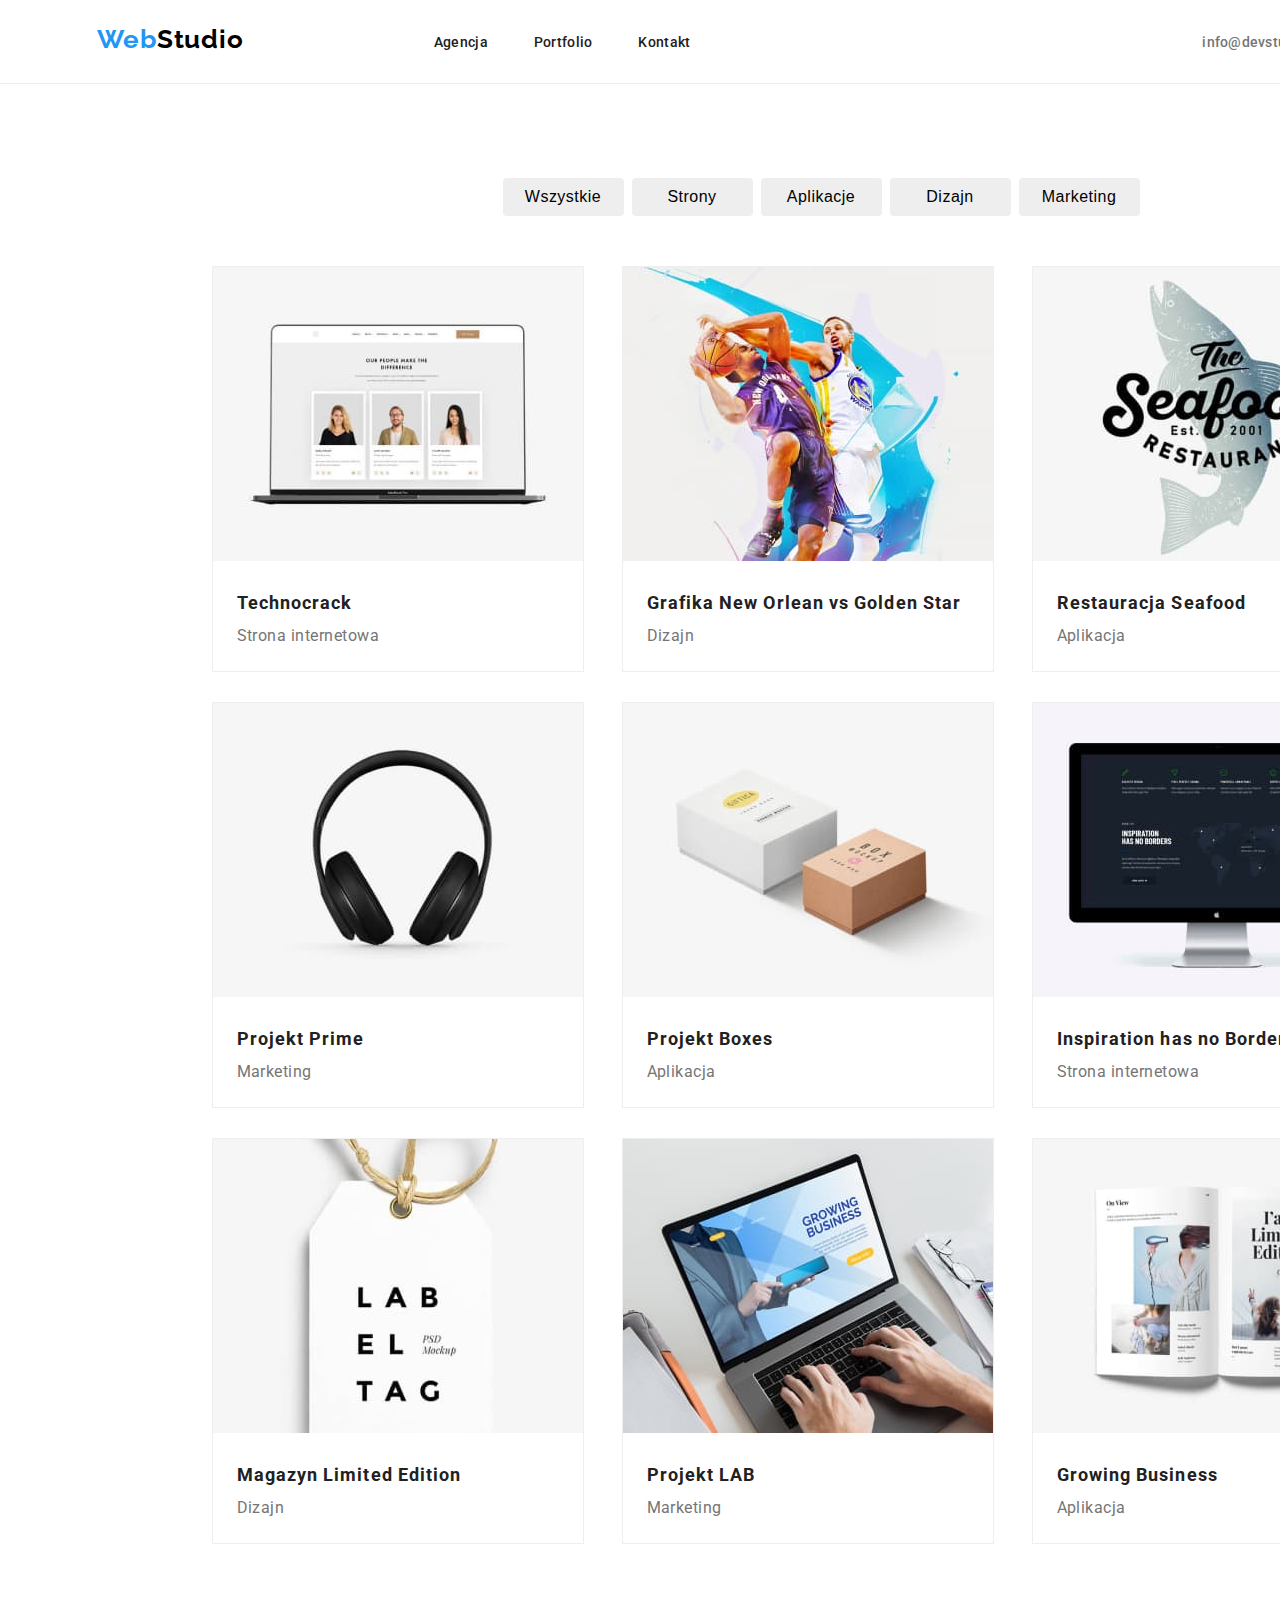
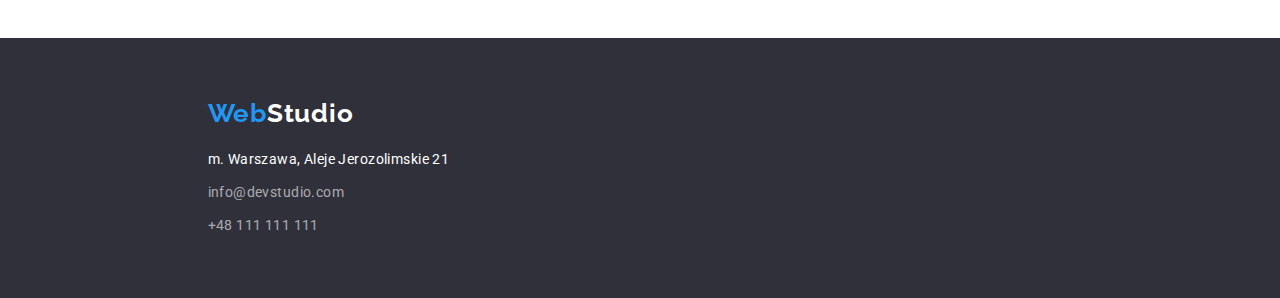
==== portfolio.html @ a993a942 "cloned repository" ====
<!DOCTYPE html>
<html lang="pl">
  <head>
    <title>Portfolio</title>
    <link
      rel="stylesheet"
      href="https://cdnjs.cloudflare.com/ajax/libs/modern-normalize/1.1.0/modern-normalize.min.css"
      integrity="sha512-wpPYUAdjBVSE4KJnH1VR1HeZfpl1ub8YT/NKx4PuQ5NmX2tKuGu6U/JRp5y+Y8XG2tV+wKQpNHVUX03MfMFn9Q=="
      crossorigin="anonymous"
      referrerpolicy="no-referrer"
    />
    <link
      rel="stylesheet"
      href="https://cdnjs.cloudflare.com/ajax/libs/modern-normalize/1.1.0/modern-normalize.min.css"
      integrity="sha512-wpPYUAdjBVSE4KJnH1VR1HeZfpl1ub8YT/NKx4PuQ5NmX2tKuGu6U/JRp5y+Y8XG2tV+wKQpNHVUX03MfMFn9Q=="
      crossorigin="anonymous"
      referrerpolicy="no-referrer"
    />
    <link rel="preconnect" href="https://fonts.googleapis.com" />
    <link rel="preconnect" href="https://fonts.gstatic.com" crossorigin />
    <link
      href="https://fonts.googleapis.com/css2?family=Raleway:wght@700&family=Roboto:wght@400;500;700;900&display=swap"
      rel="stylesheet"
    />
    <link rel="stylesheet" href="css/styles.css" />
  </head>
  <body>
    <!-- header -->
    <header class="top">
      <a href="index.html" class="logo"
        ><span class="logo-anterior">Web</span
        ><span class="logo-posterior">Studio</span></a
      >
      <nav>
        <ul class="navigation">
          <li><a href="#">Agencja</a></li>
          <li><a class="portfolio-link" href="portfolio.html">Portfolio</a></li>
          <li><a href="#">Kontakt</a></li>
        </ul>
      </nav>
      <aside class="contact">
        <a class="mail" href="mailto:info@devstidio.com">info@devstudio.com</a>
        <a href="tel:+48111111111">+48 111 111 111</a>
      </aside>
    </header>

    <!-- main -->
    <main>
      <!-- filters -->
      <section class="portfolio-button-projects section">
        <div class="container">
          <ul class="portfolio-button-list">
            <li><button type="button">Wszystkie</button></li>
            <li><button type="button">Strony</button></li>
            <li><button type="button">Aplikacje</button></li>
            <li><button type="button">Dizajn</button></li>
            <li><button type="button">Marketing</button></li>
          </ul>
          <!-- projects -->
          <ul class="projects-list">
            <li>
              <figure>
                <img
                  width="370"
                  height="294"
                  src="images/projectone.jpg"
                  alt="laptop showing three profiles"
                />
                <figcaption>
                  <h3>Technocrack</h3>
                  <span>Strona internetowa</span>
                </figcaption>
              </figure>
            </li>
            <li>
              <figure>
                <img
                  width="370"
                  height="294"
                  src="images/projecttwo.jpg"
                  alt="basketball players"
                />
                <figcaption>
                  <h3>Grafika New Orlean vs Golden Star</h3>
                  <span>Dizajn</span>
                </figcaption>
              </figure>
            </li>
            <li>
              <figure>
                <img
                  width="370"
                  height="294"
                  src="images/projectthree.jpg"
                  alt="seafood restaurant's logo"
                />
                <figcaption>
                  <h3>Restauracja Seafood</h3>
                  <span>Aplikacja</span>
                </figcaption>
              </figure>
            </li>
            <li>
              <figure>
                <img
                  width="370"
                  height="294"
                  src="images/projectfour.jpg"
                  alt="headphones"
                />
                <figcaption>
                  <h3>Projekt Prime</h3>
                  <span>Marketing</span>
                </figcaption>
              </figure>
            </li>
            <li>
              <figure>
                <img
                  width="370"
                  height="294"
                  src="images/projectfive.jpg"
                  alt="two boxes"
                />
                <figcaption>
                  <h3>Projekt Boxes</h3>
                  <span>Aplikacja</span>
                </figcaption>
              </figure>
            </li>
            <li>
              <figure>
                <img
                  width="370"
                  height="294"
                  src="images/projectsix.jpg"
                  alt="a tv screen"
                />
                <figcaption>
                  <h3>Inspiration has no Borders</h3>
                  <span>Strona internetowa</span>
                </figcaption>
              </figure>
            </li>
            <li>
              <figure>
                <img
                  width="370"
                  height="294"
                  src="images/projectseven.jpg"
                  alt="a book"
                />
                <figcaption>
                  <h3>Magazyn Limited Edition</h3>
                  <span>Dizajn</span>
                </figcaption>
              </figure>
            </li>
            <li>
              <figure>
                <img
                  width="370"
                  height="294"
                  src="images/projecteight.jpg"
                  alt="a label"
                />
                <figcaption>
                  <h3>Projekt LAB</h3>
                  <span>Marketing</span>
                </figcaption>
              </figure>
            </li>
            <li>
              <figure>
                <img
                  width="370"
                  height="294"
                  src="images/projectnine.jpg"
                  alt="a person typing on a laptop"
                />
                <figcaption>
                  <h3>Growing Business</h3>
                  <span>Aplikacja</span>
                </figcaption>
              </figure>
            </li>
          </ul>
        </div>
      </section>
    </main>
    <!-- footer -->
    <footer class="footnote">
      <div class="container">
        <div class="logo-bottom">
          <a href="index.html"
            ><span class="logo-anterior">Web</span
            ><span class="logo-posterior-prim">Studio</span>
          </a>
        </div>
        <address class="address-bottom">
          <ul>
            <li class="headquarters">m. Warszawa, Aleje Jerozolimskie 21</li>
            <li class="mail-bottom">
              <a href="mailto:info@devstidio.com">info@devstudio.com</a>
            </li>
            <li><a href="tel:+48111111111">+48 111 111 111</a></li>
          </ul>
        </address>
      </div>
    </footer>
    <!-- end of footer -->
  </body>
</html>
---- css/styles.css ----
:root {
  --higlight-text: #2196f3;
  --title-text: #212121;
  --description-text: #757575;
  --background-color: #ffffff;
  --logo-anterior: #2196f3;
  --logo-posterior: #000000;
  --logo-posteriorprim: #ffffff;
}

* {
  margin: 0px auto;
  padding: 0px;
}

body {
  color: var(--title-text);
  font-family: "Roboto", sans-serif;
  margin: 0 auto;
  width: 1600px;
}

/* header */

.top {
  border-bottom: solid;
  border-color: #ececec;
  border-width: 1px;
  display: flex;
  padding-top: 24px;
  padding-bottom: 25px;
}
.top a {
  text-decoration: none;
}

.logo {
  margin-right: 93px;
}

.logo-anterior {
  color: var(--logo-anterior);
  text-decoration: none;
  font-family: "Raleway", sans-serif;
  font-weight: 700;
  font-size: 26px;
  line-height: 1.1738;
  letter-spacing: 0.03em;
  text-decoration: none;
  cursor: pointer;
}
.logo-posterior {
  color: var(--logo-posterior);
  text-decoration: none;
  font-family: "Raleway", sans-serif;
  font-weight: 700;
  font-size: 26px;
  line-height: 1.1738;
  letter-spacing: 0.03em;
  text-decoration: none;
  cursor: pointer;
}

.navigation {
  list-style-type: none;
  display: flex;
  padding-top: 8px;
  padding-bottom: 7px;
  margin-right: 317px;
}

.navigation a {
  color: var(--title-text);
  text-decoration: none;
  font-weight: 500;
  font-size: 14px;
  line-height: 1.172;
  letter-spacing: 0.02em;
}

.navigation a:hover {
  color: var(--higlight-text);
}

.navigation a:focus {
  color: var(--higlight-text);
}

.portfolio-link {
  margin-left: 46px;
  margin-right: 46px;
}

.contact {
  padding-top: 8px;
  padding-bottom: 7px;
  align-items: flex-end;
}
.contact a {
  color: var(--description-text);
  text-decoration: none;
  font-weight: 500;
  font-size: 14px;
  line-height: 1.172;
  letter-spacing: 0.02em;
}

.mail {
  margin-right: 50px;
}

.contact a:hover {
  color: var(--higlight-text);
}

.contact a:focus {
  color: var(--higlight-text);
}

/* header end */

/* title section */
.header {
  background-color: #2f303a;
  color: #ffffff;
}

.slogan {
  text-decoration: none;
  text-transform: uppercase;
  text-align: center;
  font-weight: 900;
  font-size: 44px;
  line-height: 1.36;
  letter-spacing: 0.06em;
  margin-bottom: 40px;
  margin-left: 252px;
  margin-right: 252px;
  margin-top: 106px;
}

.click-to-order {
  background-color: var(--higlight-text);
  color: #ffffff;
  text-decoration: none;
  font-weight: 700;
  font-size: 16px;
  line-height: 1.875;
  letter-spacing: 0.06em;
  cursor: pointer;
  border: var(--higlight-text) solid;
  border-radius: 4px;
  padding-top: 10px;
  padding-right: 41px;
  padding-bottom: 10px;
  padding-left: 42px;
  margin-left: 500px;
  margin-bottom: 106px;
  box-shadow: 0px 4px 4px 0px rgba(0, 0, 0, 0.25);
}

/* title section end */

/* adventages */

.adventages {
  display: flex;
  justify-content: space-evenly;
}

.adventages li {
  list-style-type: none;
  margin-bottom: 94px;
}

.adventages h3 {
  color: var(--title-text);
  text-decoration: none;
  font-weight: 700;
  font-size: 14px;
  line-height: 1.172;
  letter-spacing: 0.03em;
  list-style-type: none;
  margin-bottom: 10px;
}

.adventages p {
  color: var(--description-text);
  text-decoration: none;
  font-size: 14px;
  line-height: 1.714;
  letter-spacing: 0.03em;
  list-style-type: none;
}

/* adventages end */

/* what do we do */

.what-do-we-do {
  color: var(--title-text);
  text-decoration: none;
  font-weight: 700;
  font-size: 36px;
  line-height: 1.172;
  letter-spacing: 0.03em;
  margin-left: 424px;
  margin-bottom: 50px;
}

.what-do-we-do-list {
  list-style-type: none;
  padding-top: 50px;
  display: flex;
  justify-content: space-evenly;
}

.what-do-we-do-list li {
  display: inline;
}

/* what do we do end */

/* our team */
.our-team {
  background-color: #f5f4fa;
}

.our-team-title {
  color: var(--title-text);
  text-decoration: none;
  font-weight: 700;
  font-size: 36px;
  line-height: 1.172;
  letter-spacing: 0.03em;
  margin-left: 495px;
  margin-bottom: 50px;
}

.our-team-list {
  list-style-type: none;
  display: flex;
  justify-content: space-between;
}

.our-team-list li {
  width: 270px;
  border-right: solid #ececec 1px;
  border-bottom: solid #ececec 1px;
  border-left: solid #ececec 1px;
  box-shadow: 0px 4px 4px 0px rgba(0, 0, 0, 0.25);
}

.our-team-list figure {
  background-color: var(--background-color);
  padding-bottom: 30px;
}

.our-team-list h3 {
  color: var(--title-text);
  text-decoration: none;
  text-align: center;
  font-weight: 500;
  font-size: 16px;
  line-height: 1.171;
  letter-spacing: 0.03em;
  margin-top: 30px;
  margin-bottom: 10px;
}

.our-team-list span {
  color: var(--description-text);
  text-decoration: none;
  text-align: center;
  font-size: 16px;
  line-height: 1.171;
  letter-spacing: 0.03em;
}

.team-member {
  text-align: center;
}

/* our team end */

/* portfolio */

/* filters */
.portfolio-button-projects {
  padding-left: 15px;
}

.portfolio-button-list {
  list-style-type: none;
  display: flex;
  gap: 8px;
  margin-left: 295px;
  margin-right: 303px;
  margin-bottom: 50px;
}

.portfolio-button-list button {
  background-color: #eeeeee;
  text-decoration: none;
  font-weight: 500;
  font-size: 16px;
  line-height: 1.625;
  letter-spacing: 0.03em;
  cursor: pointer;
  border: #eeeeee;
  border-radius: 4px;
  width: 121px;
  padding-top: 6px;
  padding-bottom: 6px;
  box-shadow: 0 4 4 0 rgba(0, 0, 0, 0.25);
}

.portfolio-button-list button:hover {
  background-color: var(--higlight-text);
  color: var(--background-color);
  box-shadow: 0px 4px 4px 0px rgba(0, 0, 0, 0.25);
}

.portfolio-button-list button:focus {
  background-color: var(--higlight-text);
  color: var(--background-color);
  box-shadow: 0px 4px 4px 0px rgba(0, 0, 0, 0.25);
}

/* filters end */

/* projects */

.projects-list {
  list-style-type: none;
  margin: 0;
  display: flex;
  flex-wrap: wrap;
  gap: 30px;
}

.projects-list li {
  border: solid #eeeeee 1px;
  width: 370px;
}

.projects-list figure {
  cursor: pointer;
}

.projects-list figcaption {
  padding-left: 24px;
  padding-right: 24px;
  padding-bottom: 20px;
}

.projects-list h3 {
  color: var(--title-text);
  text-decoration: none;
  font-weight: 700;
  font-size: 18px;
  line-height: 2;
  letter-spacing: 0.06em;
  margin-top: 20px;
}

.projects-list span {
  color: var(--description-text);
  text-decoration: none;
  font-size: 16px;
  line-height: 1.87;
  letter-spacing: 0.03em;
  margin-top: 4px;
}
/* projects end */

/* footer */

.footnote {
  background-color: #2f303a;
  padding-top: 60px;
  padding-left: 15px;
  padding-bottom: 60px;
}

.logo-bottom {
  margin-bottom: 20px;
}

.logo-bottom a {
  text-decoration: none;
}

.logo-posterior-prim {
  color: var(--logo-posteriorprim);
  text-decoration: none;
  font-family: "Raleway", sans-serif;
  font-weight: 700;
  font-size: 26px;
  line-height: 1.1738;
  letter-spacing: 0.03em;
  text-decoration: none;
  cursor: pointer;
}

.address-bottom {
  display: block;
  text-decoration: none;
}

.address-bottom ul {
  list-style: none;
}

.mail-bottom {
  margin-top: 9px;
  margin-bottom: 9px;
}
.headquarters {
  color: #ffffff;
  text-decoration: none;
  font-style: normal;
  font-size: 14px;
  line-height: 1.714;
  letter-spacing: 0.03em;
}

.address-bottom a {
  color: rgba(255, 255, 255, 0.6);
  text-decoration: none;
  font-style: normal;
  font-size: 14px;
  line-height: 1.714;
  letter-spacing: 0.03em;
}

.address-bottom a:hover {
  color: var(--higlight-text);
}

.address-bottom a:focus {
  color: var(--higlight-text);
}

/* footer end */

.section {
  padding-top: 94px;
  padding-bottom: 94px;
}

.container {
  width: 1200px;
}
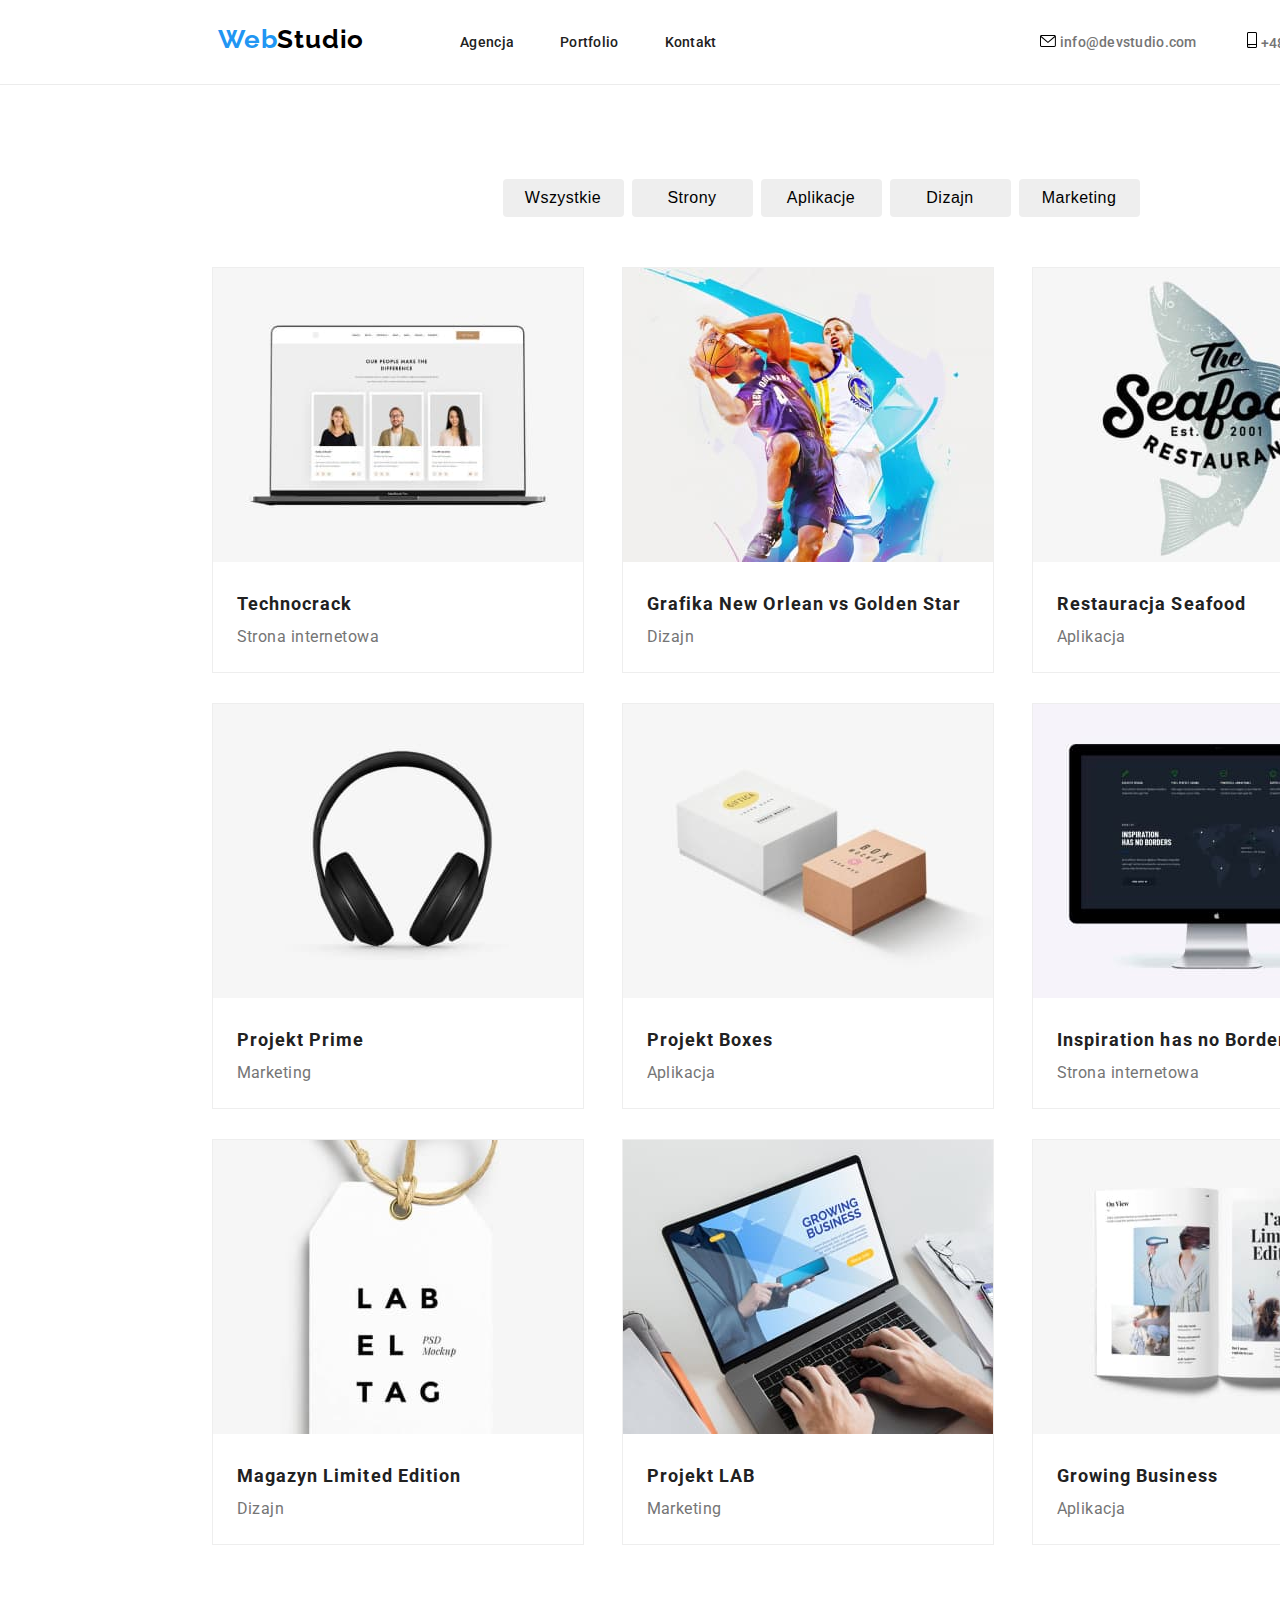
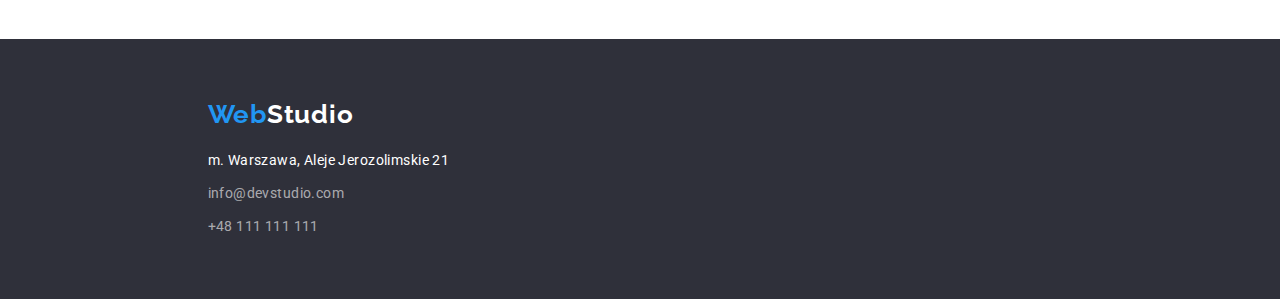
==== commit 5d742067: "added and styled social media icons, customers logos and advantages" ====
--- a/portfolio.html
+++ b/portfolio.html
@@ -28,8 +28,7 @@
     <!-- header -->
     <header class="top">
       <a href="index.html" class="logo"
-        ><span class="logo-anterior">Web</span
-        ><span class="logo-posterior">Studio</span></a
+        ><span class="logo-anterior">Web</span><span class="logo-posterior">Studio</span></a
       >
       <nav>
         <ul class="navigation">
@@ -39,10 +38,22 @@
         </ul>
       </nav>
       <aside class="contact">
-        <a class="mail" href="mailto:info@devstidio.com">info@devstudio.com</a>
-        <a href="tel:+48111111111">+48 111 111 111</a>
+        <div class="contact-botons">
+          <svg width="16px" height="12px">
+            <use href="./images/icons.svg#icon-envelope"></use>
+          </svg>
+          <a class="mail" href="mailto:info@devstidio.com">info@devstudio.com</a>
+        </div>
+        <div class="contact-botons">
+          <svg width="10px" height="16px">
+            <use href="./images/icons.svg#icon-smartphone"></use>
+          </svg>
+          <a href="tel:+48111111111">+48 111 111 111</a>
+        </div>
       </aside>
     </header>
+
+    <!-- header end-->
 
     <!-- main -->
     <main>
@@ -102,12 +113,7 @@
             </li>
             <li>
               <figure>
-                <img
-                  width="370"
-                  height="294"
-                  src="images/projectfour.jpg"
-                  alt="headphones"
-                />
+                <img width="370" height="294" src="images/projectfour.jpg" alt="headphones" />
                 <figcaption>
                   <h3>Projekt Prime</h3>
                   <span>Marketing</span>
@@ -116,12 +122,7 @@
             </li>
             <li>
               <figure>
-                <img
-                  width="370"
-                  height="294"
-                  src="images/projectfive.jpg"
-                  alt="two boxes"
-                />
+                <img width="370" height="294" src="images/projectfive.jpg" alt="two boxes" />
                 <figcaption>
                   <h3>Projekt Boxes</h3>
                   <span>Aplikacja</span>
@@ -130,12 +131,7 @@
             </li>
             <li>
               <figure>
-                <img
-                  width="370"
-                  height="294"
-                  src="images/projectsix.jpg"
-                  alt="a tv screen"
-                />
+                <img width="370" height="294" src="images/projectsix.jpg" alt="a tv screen" />
                 <figcaption>
                   <h3>Inspiration has no Borders</h3>
                   <span>Strona internetowa</span>
@@ -144,12 +140,7 @@
             </li>
             <li>
               <figure>
-                <img
-                  width="370"
-                  height="294"
-                  src="images/projectseven.jpg"
-                  alt="a book"
-                />
+                <img width="370" height="294" src="images/projectseven.jpg" alt="a book" />
                 <figcaption>
                   <h3>Magazyn Limited Edition</h3>
                   <span>Dizajn</span>
@@ -158,12 +149,7 @@
             </li>
             <li>
               <figure>
-                <img
-                  width="370"
-                  height="294"
-                  src="images/projecteight.jpg"
-                  alt="a label"
-                />
+                <img width="370" height="294" src="images/projecteight.jpg" alt="a label" />
                 <figcaption>
                   <h3>Projekt LAB</h3>
                   <span>Marketing</span>
@@ -193,8 +179,7 @@
       <div class="container">
         <div class="logo-bottom">
           <a href="index.html"
-            ><span class="logo-anterior">Web</span
-            ><span class="logo-posterior-prim">Studio</span>
+            ><span class="logo-anterior">Web</span><span class="logo-posterior-prim">Studio</span>
           </a>
         </div>
         <address class="address-bottom">
--- a/css/styles.css
+++ b/css/styles.css
@@ -6,6 +6,8 @@
   --logo-anterior: #2196f3;
   --logo-posterior: #000000;
   --logo-posteriorprim: #ffffff;
+  --background-grey: #f5f4fa;
+  --icons-fill: #afb1b8;
 }
 
 * {
@@ -15,7 +17,7 @@
 
 body {
   color: var(--title-text);
-  font-family: "Roboto", sans-serif;
+  font-family: 'Roboto', sans-serif;
   margin: 0 auto;
   width: 1600px;
 }
@@ -29,6 +31,7 @@
   display: flex;
   padding-top: 24px;
   padding-bottom: 25px;
+  padding-left: 215px;
 }
 .top a {
   text-decoration: none;
@@ -41,7 +44,7 @@
 .logo-anterior {
   color: var(--logo-anterior);
   text-decoration: none;
-  font-family: "Raleway", sans-serif;
+  font-family: 'Raleway', sans-serif;
   font-weight: 700;
   font-size: 26px;
   line-height: 1.1738;
@@ -52,7 +55,7 @@
 .logo-posterior {
   color: var(--logo-posterior);
   text-decoration: none;
-  font-family: "Raleway", sans-serif;
+  font-family: 'Raleway', sans-serif;
   font-weight: 700;
   font-size: 26px;
   line-height: 1.1738;
@@ -92,10 +95,12 @@
 }
 
 .contact {
+  display: flex;
+  padding-right: 227px;
   padding-top: 8px;
   padding-bottom: 7px;
-  align-items: flex-end;
-}
+}
+
 .contact a {
   color: var(--description-text);
   text-decoration: none;
@@ -109,11 +114,20 @@
   margin-right: 50px;
 }
 
-.contact a:hover {
-  color: var(--higlight-text);
-}
-
-.contact a:focus {
+.contact-botons:hover {
+  color: var(--higlight-text);
+  fill: var(--higlight-text);
+}
+
+.contact-botons:focus {
+  color: var(--higlight-text);
+  fill: var(--description-text);
+}
+
+.contact-botons a:hover {
+  color: var(--higlight-text);
+}
+.contact-botons a:focus {
   color: var(--higlight-text);
 }
 
@@ -173,6 +187,9 @@
   margin-bottom: 94px;
 }
 
+.advantages svg {
+  background-color: var(--description-text);
+}
 .adventages h3 {
   color: var(--title-text);
   text-decoration: none;
@@ -182,6 +199,7 @@
   letter-spacing: 0.03em;
   list-style-type: none;
   margin-bottom: 10px;
+  margin-top: 30px;
 }
 
 .adventages p {
@@ -243,17 +261,13 @@
   justify-content: space-between;
 }
 
-.our-team-list li {
+.our-team-list figure {
   width: 270px;
   border-right: solid #ececec 1px;
   border-bottom: solid #ececec 1px;
   border-left: solid #ececec 1px;
   box-shadow: 0px 4px 4px 0px rgba(0, 0, 0, 0.25);
-}
-
-.our-team-list figure {
   background-color: var(--background-color);
-  padding-bottom: 30px;
 }
 
 .our-team-list h3 {
@@ -281,8 +295,73 @@
   text-align: center;
 }
 
+.social-media-list {
+  list-style-type: none;
+  display: flex;
+  margin-top: 16px;
+  margin-bottom: 30px;
+  padding-left: 32px;
+  padding-right: 32px;
+}
+
+.social-media-list svg {
+  height: 44px;
+  width: 44px;
+  fill: var(--icons-fill);
+  padding: 12px;
+}
+
+.social-media-list svg:hover {
+  fill: var(--logo-posteriorprim);
+  background-color: var(--higlight-text);
+  border-radius: 50%;
+}
+
 /* our team end */
 
+/* our clients */
+
+.our-clients-title {
+  color: var(--title-text);
+  text-decoration: none;
+  font-weight: 700;
+  font-size: 36px;
+  line-height: 1.172;
+  letter-spacing: 0.03em;
+  margin-left: 495px;
+  margin-bottom: 50px;
+}
+
+.our-clients-list {
+  list-style-type: none;
+  display: flex;
+  gap: 30px;
+}
+
+.our-clients-icon {
+  fill: var(--icons-fill);
+  width: 170px;
+  height: 90px;
+  border: solid 1px var(--icons-fill);
+  border-radius: 4px;
+  padding-left: 32px;
+  padding-top: 17.7px;
+  padding-right: 14.2px;
+  padding-bottom: 14.2px;
+}
+
+.our-clients-icon:hover {
+  fill: var(--higlight-text);
+  border-color: var(--higlight-text);
+}
+
+.our-clients-icon:focus {
+  fill: var(--higlight-text);
+  border-color: var(--higlight-text);
+}
+
+/* our clients end */
+/* front page end */
 /* portfolio */
 
 /* filters */
@@ -394,7 +473,7 @@
 .logo-posterior-prim {
   color: var(--logo-posteriorprim);
   text-decoration: none;
-  font-family: "Raleway", sans-serif;
+  font-family: 'Raleway', sans-serif;
   font-weight: 700;
   font-size: 26px;
   line-height: 1.1738;
@@ -452,3 +531,17 @@
 .container {
   width: 1200px;
 }
+
+/* icons */
+
+.advantages-icon {
+  width: 270px;
+  height: 120px;
+  border: solid 1px var(--background-grey);
+  background-color: var(--background-grey);
+  border-radius: 4%;
+  padding-top: 25px;
+  padding-right: 100px;
+  padding-bottom: 25px;
+  padding-left: 100px;
+}
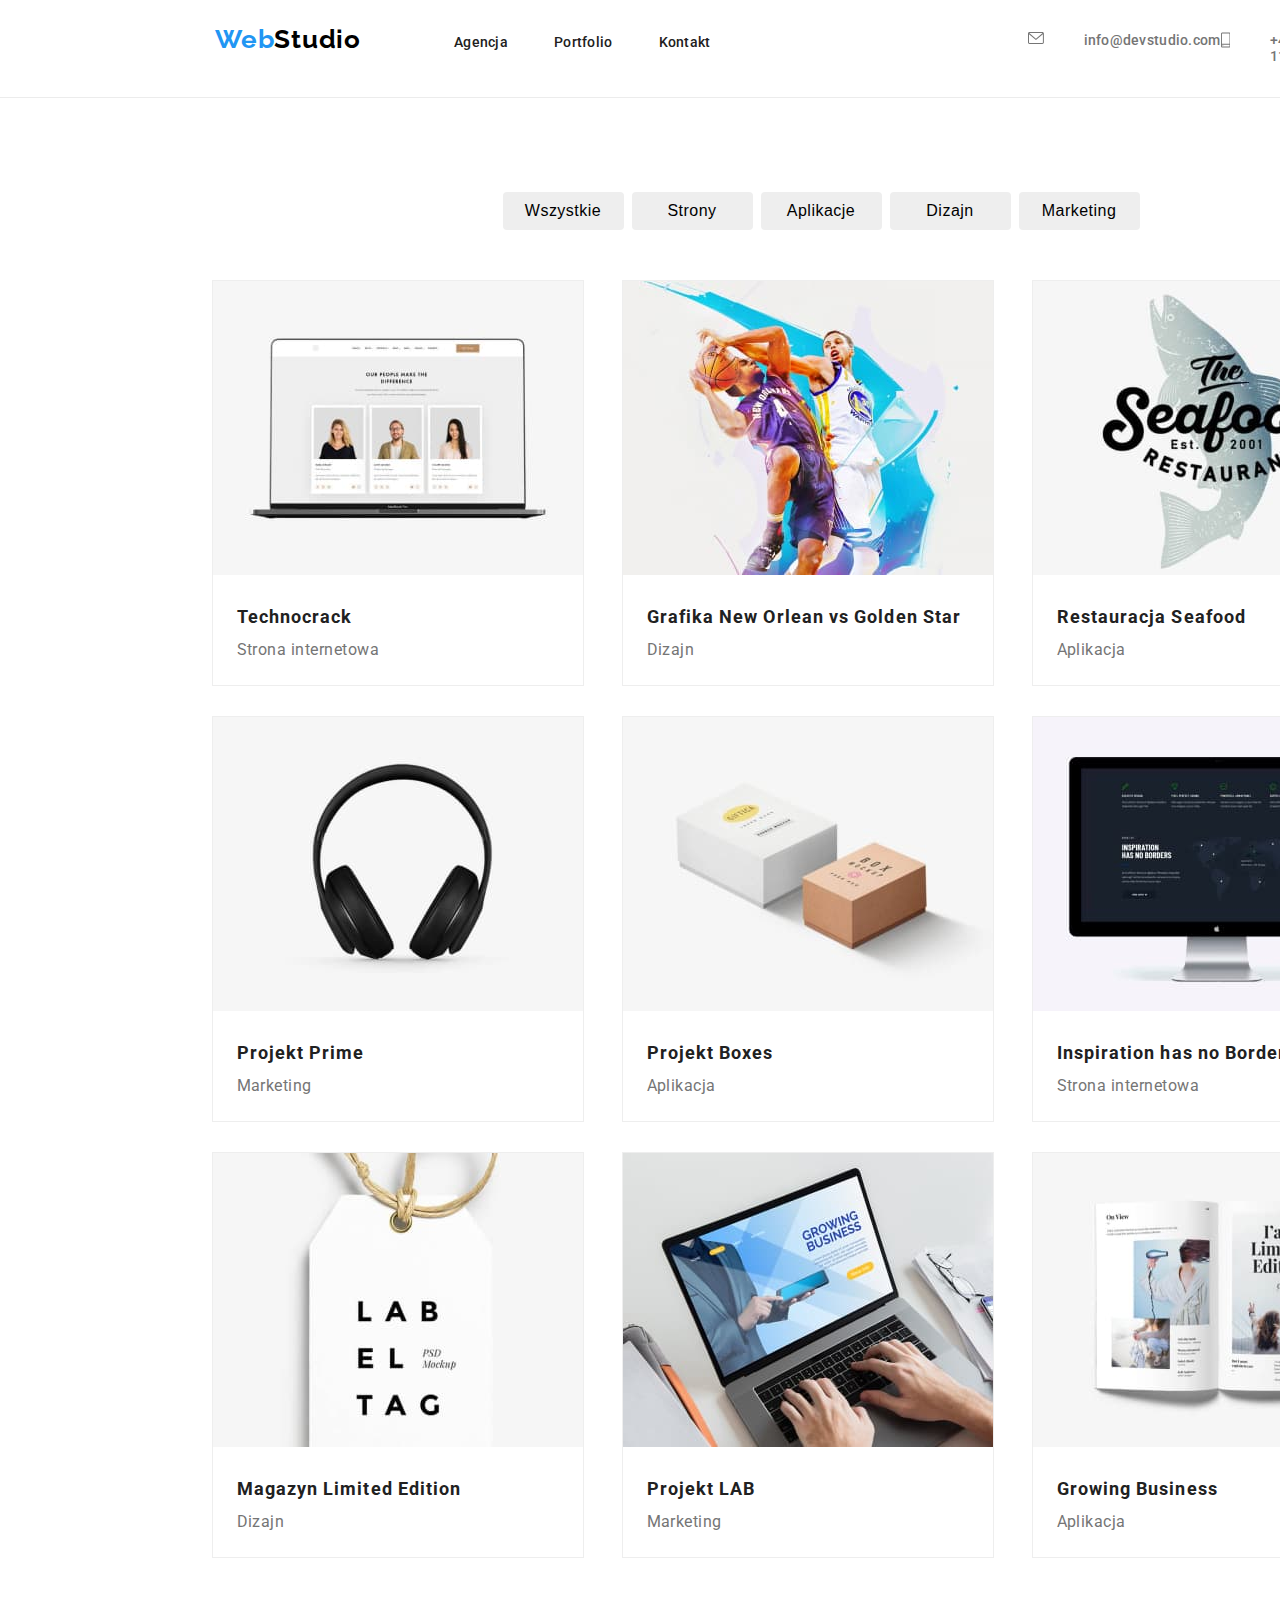
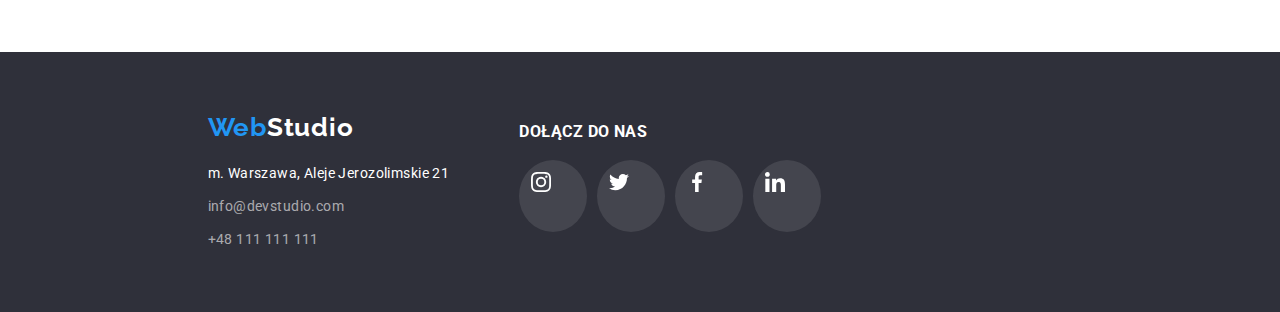
==== commit fe62be62: "added background picture" ====
--- a/portfolio.html
+++ b/portfolio.html
@@ -176,21 +176,48 @@
     </main>
     <!-- footer -->
     <footer class="footnote">
-      <div class="container">
-        <div class="logo-bottom">
-          <a href="index.html"
-            ><span class="logo-anterior">Web</span><span class="logo-posterior-prim">Studio</span>
-          </a>
-        </div>
-        <address class="address-bottom">
-          <ul>
-            <li class="headquarters">m. Warszawa, Aleje Jerozolimskie 21</li>
-            <li class="mail-bottom">
-              <a href="mailto:info@devstidio.com">info@devstudio.com</a>
-            </li>
-            <li><a href="tel:+48111111111">+48 111 111 111</a></li>
+      <div class="container footnote-organizer">
+        <div class="bottom-left">
+          <div class="logo-bottom">
+            <a href="index.html"
+              ><span class="logo-anterior">Web</span><span class="logo-posterior-prim">Studio</span>
+            </a>
+          </div>
+          <address class="address-bottom">
+            <ul>
+              <li class="headquarters">m. Warszawa, Aleje Jerozolimskie 21</li>
+              <li class="mail-bottom">
+                <a href="mailto:info@devstidio.com">info@devstudio.com</a>
+              </li>
+              <li><a href="tel:+48111111111">+48 111 111 111</a></li>
+            </ul>
+          </address>
+        </div>
+        <div class="social-media-bottom">
+          <h3 class="social-media-bottom-title">dołącz do nas</h3>
+          <ul class="social-media-list-bottom">
+            <li>
+              <svg>
+                <use width="20px" height="20px" href="./images/icons.svg#icon-instagram"></use>
+              </svg>
+            </li>
+            <li>
+              <svg>
+                <use width="20px" height="20px" href="./images/icons.svg#icon-twitter"></use>
+              </svg>
+            </li>
+            <li>
+              <svg>
+                <use width="20px" height="20px" href="./images/icons.svg#icon-facebook"></use>
+              </svg>
+            </li>
+            <li>
+              <svg>
+                <use width="20px" height="20px" href="./images/icons.svg#icon-linkedin"></use>
+              </svg>
+            </li>
           </ul>
-        </address>
+        </div>
       </div>
     </footer>
     <!-- end of footer -->
--- a/css/styles.css
+++ b/css/styles.css
@@ -108,18 +108,28 @@
   font-size: 14px;
   line-height: 1.172;
   letter-spacing: 0.02em;
-}
-
-.mail {
-  margin-right: 50px;
-}
-
-.contact-botons:hover {
+  margin-left: 10px;
+}
+
+.phone {
+  padding-top: 1px;
+}
+.contact-botons {
+  list-style-type: none;
+  display: flex;
+  gap: 30px;
+}
+
+.contact-botons svg {
+  fill: var(--description-text);
+}
+
+.contact-botons li:hover {
   color: var(--higlight-text);
   fill: var(--higlight-text);
 }
 
-.contact-botons:focus {
+.contact-botons li:focus {
   color: var(--higlight-text);
   fill: var(--description-text);
 }
@@ -136,6 +146,7 @@
 /* title section */
 .header {
   background-color: #2f303a;
+  background-image: url('../images/background.jpg');
   color: #ffffff;
 }
 
@@ -211,6 +222,18 @@
   list-style-type: none;
 }
 
+.advantages-icon {
+  width: 270px;
+  height: 120px;
+  border: solid 1px var(--background-grey);
+  background-color: var(--background-grey);
+  border-radius: 4%;
+  padding-top: 25px;
+  padding-right: 100px;
+  padding-bottom: 25px;
+  padding-left: 100px;
+}
+
 /* adventages end */
 
 /* what do we do */
@@ -311,13 +334,14 @@
   padding: 12px;
 }
 
-.social-media-list svg:hover {
-  fill: var(--logo-posteriorprim);
+.social-media-list li:hover {
   background-color: var(--higlight-text);
   border-radius: 50%;
 }
 
-/* our team end */
+.social-media-list li:hover svg {
+  fill: var(--logo-posteriorprim);
+}
 
 /* our clients */
 
@@ -462,6 +486,14 @@
   padding-bottom: 60px;
 }
 
+.footnote-organizer {
+  display: flex;
+}
+
+.bottom-left {
+  margin: 0px;
+}
+
 .logo-bottom {
   margin-bottom: 20px;
 }
@@ -521,6 +553,45 @@
   color: var(--higlight-text);
 }
 
+.social-media-bottom {
+  margin-left: 70px;
+  padding-top: 12px;
+}
+.social-media-bottom-title {
+  color: var(--logo-posteriorprim);
+  font-size: 16px;
+  font-weight: 700;
+  line-height: 16.41px;
+  text-transform: uppercase;
+  letter-spacing: 00.03em;
+}
+.social-media-list-bottom {
+  list-style-type: none;
+  display: flex;
+  gap: 10px;
+  margin-top: 20px;
+}
+
+.social-media-list-bottom li {
+  border-radius: 50%;
+  background-color: rgba(255, 255, 255, 0.1);
+}
+.social-media-list-bottom svg {
+  height: 44px;
+  width: 44px;
+  fill: var(--logo-posteriorprim);
+  padding: 12px;
+}
+
+.social-media-list-bottom li:hover {
+  background-color: var(--higlight-text);
+  border-radius: 50%;
+}
+
+.social-media-list-bottom li:hover svg {
+  fill: var(--logo-posteriorprim);
+}
+
 /* footer end */
 
 .section {
@@ -531,17 +602,3 @@
 .container {
   width: 1200px;
 }
-
-/* icons */
-
-.advantages-icon {
-  width: 270px;
-  height: 120px;
-  border: solid 1px var(--background-grey);
-  background-color: var(--background-grey);
-  border-radius: 4%;
-  padding-top: 25px;
-  padding-right: 100px;
-  padding-bottom: 25px;
-  padding-left: 100px;
-}
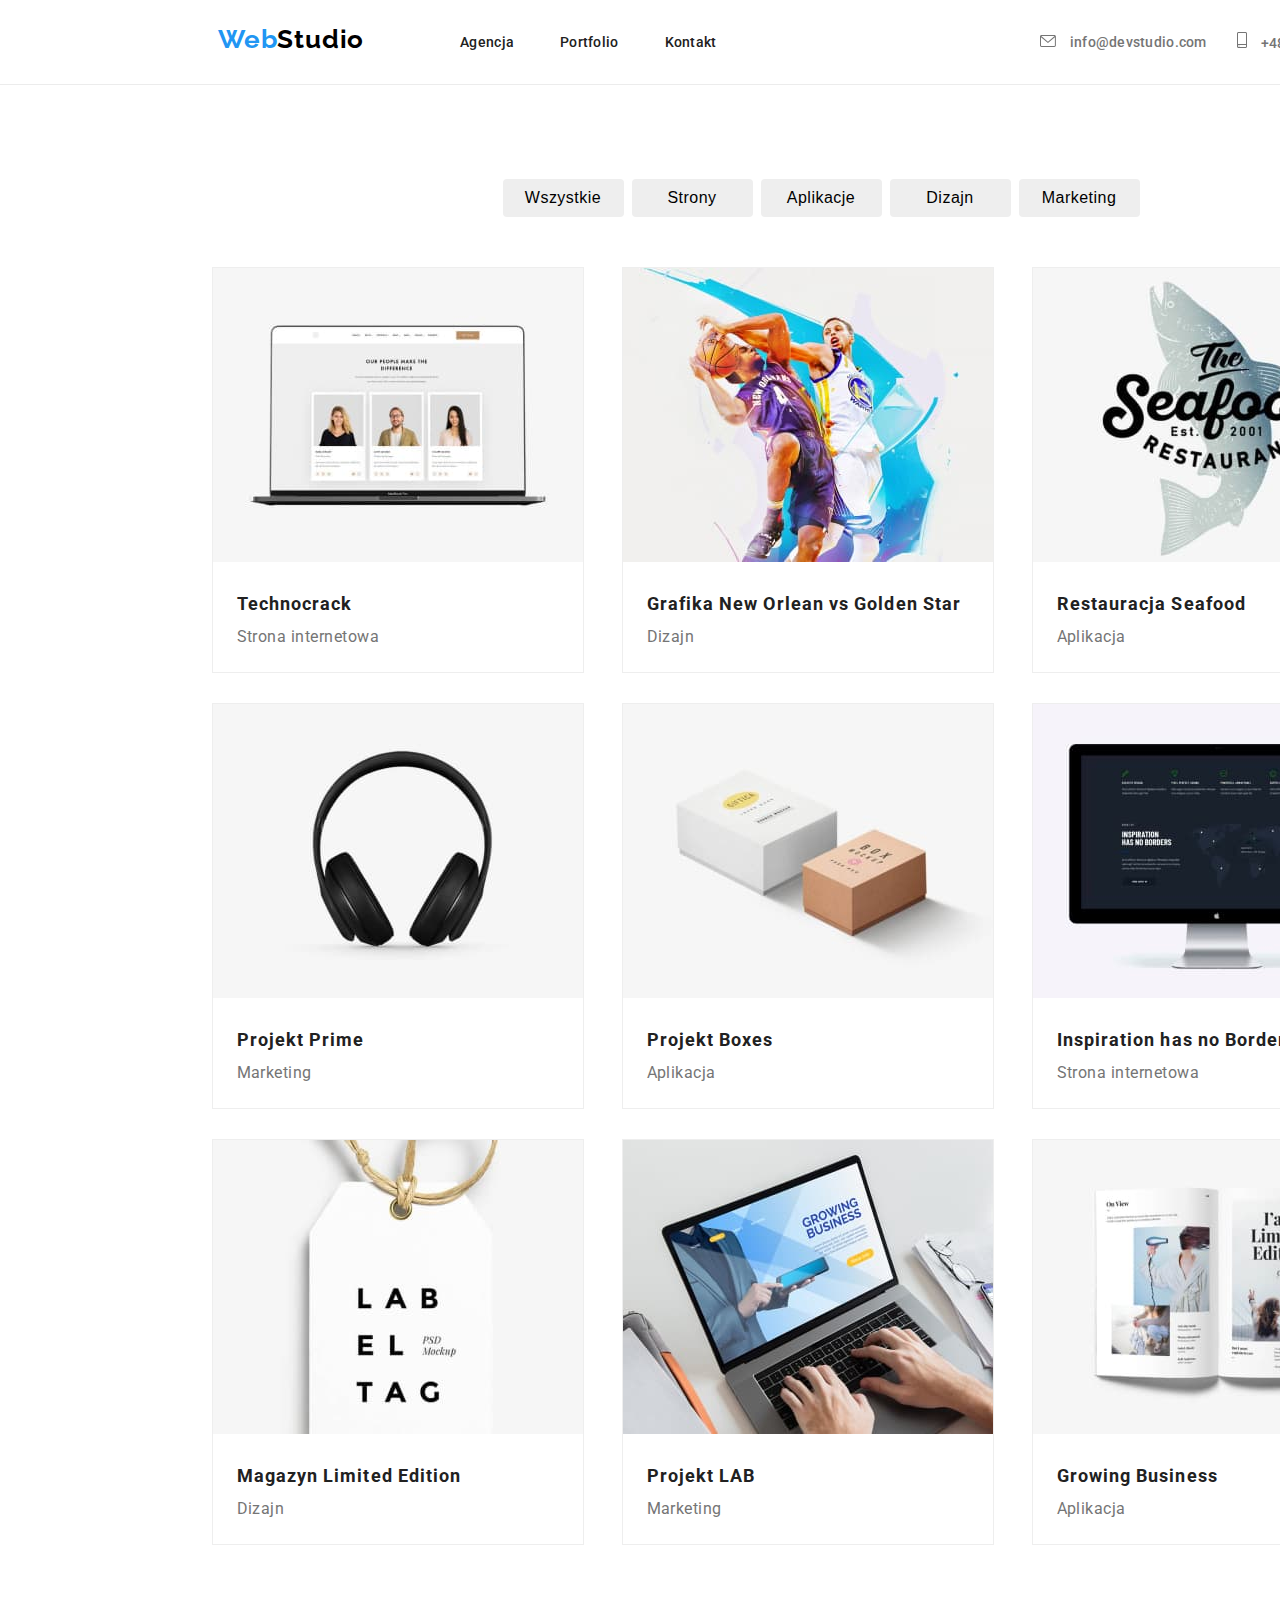
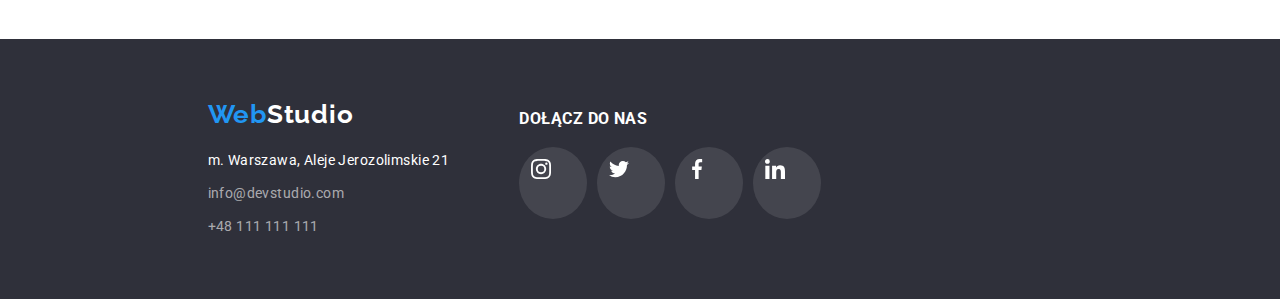
==== commit dc605364: "styled header's icons" ====
--- a/portfolio.html
+++ b/portfolio.html
@@ -38,18 +38,20 @@
         </ul>
       </nav>
       <aside class="contact">
-        <div class="contact-botons">
-          <svg width="16px" height="12px">
-            <use href="./images/icons.svg#icon-envelope"></use>
-          </svg>
-          <a class="mail" href="mailto:info@devstidio.com">info@devstudio.com</a>
-        </div>
-        <div class="contact-botons">
-          <svg width="10px" height="16px">
-            <use href="./images/icons.svg#icon-smartphone"></use>
-          </svg>
-          <a href="tel:+48111111111">+48 111 111 111</a>
-        </div>
+        <ul class="contact-botons">
+          <li class="icon-and-link">
+            <svg width="16px" height="12px">
+              <use href="./images/icons.svg#icon-envelope"></use>
+            </svg>
+            <a class="mail" href="mailto:info@devstidio.com">info@devstudio.com</a>
+          </li>
+          <li class="icon-and-link">
+            <svg width="10px" height="16px">
+              <use href="./images/icons.svg#icon-smartphone"></use>
+            </svg>
+            <a href="tel:+48111111111">+48 111 111 111</a>
+          </li>
+        </ul>
       </aside>
     </header>
 
--- a/css/styles.css
+++ b/css/styles.css
@@ -39,6 +39,7 @@
 
 .logo {
   margin-right: 93px;
+  cursor: pointer;
 }
 
 .logo-anterior {
@@ -50,7 +51,6 @@
   line-height: 1.1738;
   letter-spacing: 0.03em;
   text-decoration: none;
-  cursor: pointer;
 }
 .logo-posterior {
   color: var(--logo-posterior);
@@ -61,7 +61,6 @@
   line-height: 1.1738;
   letter-spacing: 0.03em;
   text-decoration: none;
-  cursor: pointer;
 }
 
 .navigation {
@@ -120,25 +119,22 @@
   gap: 30px;
 }
 
-.contact-botons svg {
+.icon-and-link {
+  cursor: pointer;
+}
+
+.icon-and-link svg {
   fill: var(--description-text);
 }
-
-.contact-botons li:hover {
+.icon-and-link:hover {
   color: var(--higlight-text);
   fill: var(--higlight-text);
-}
-
-.contact-botons li:focus {
+  background-color: pink;
+}
+.icon-and-link:focus {
   color: var(--higlight-text);
-  fill: var(--description-text);
-}
-
-.contact-botons a:hover {
-  color: var(--higlight-text);
-}
-.contact-botons a:focus {
-  color: var(--higlight-text);
+  fill: var(--higlight-text);
+  background-color: pink;
 }
 
 /* header end */
@@ -147,6 +143,9 @@
 .header {
   background-color: #2f303a;
   background-image: url('../images/background.jpg');
+  background-image: linear-gradient(rgba(47, 48, 58, 0.4));
+  background-repeat: no-repeat;
+  background-size: cover;
   color: #ffffff;
 }
 
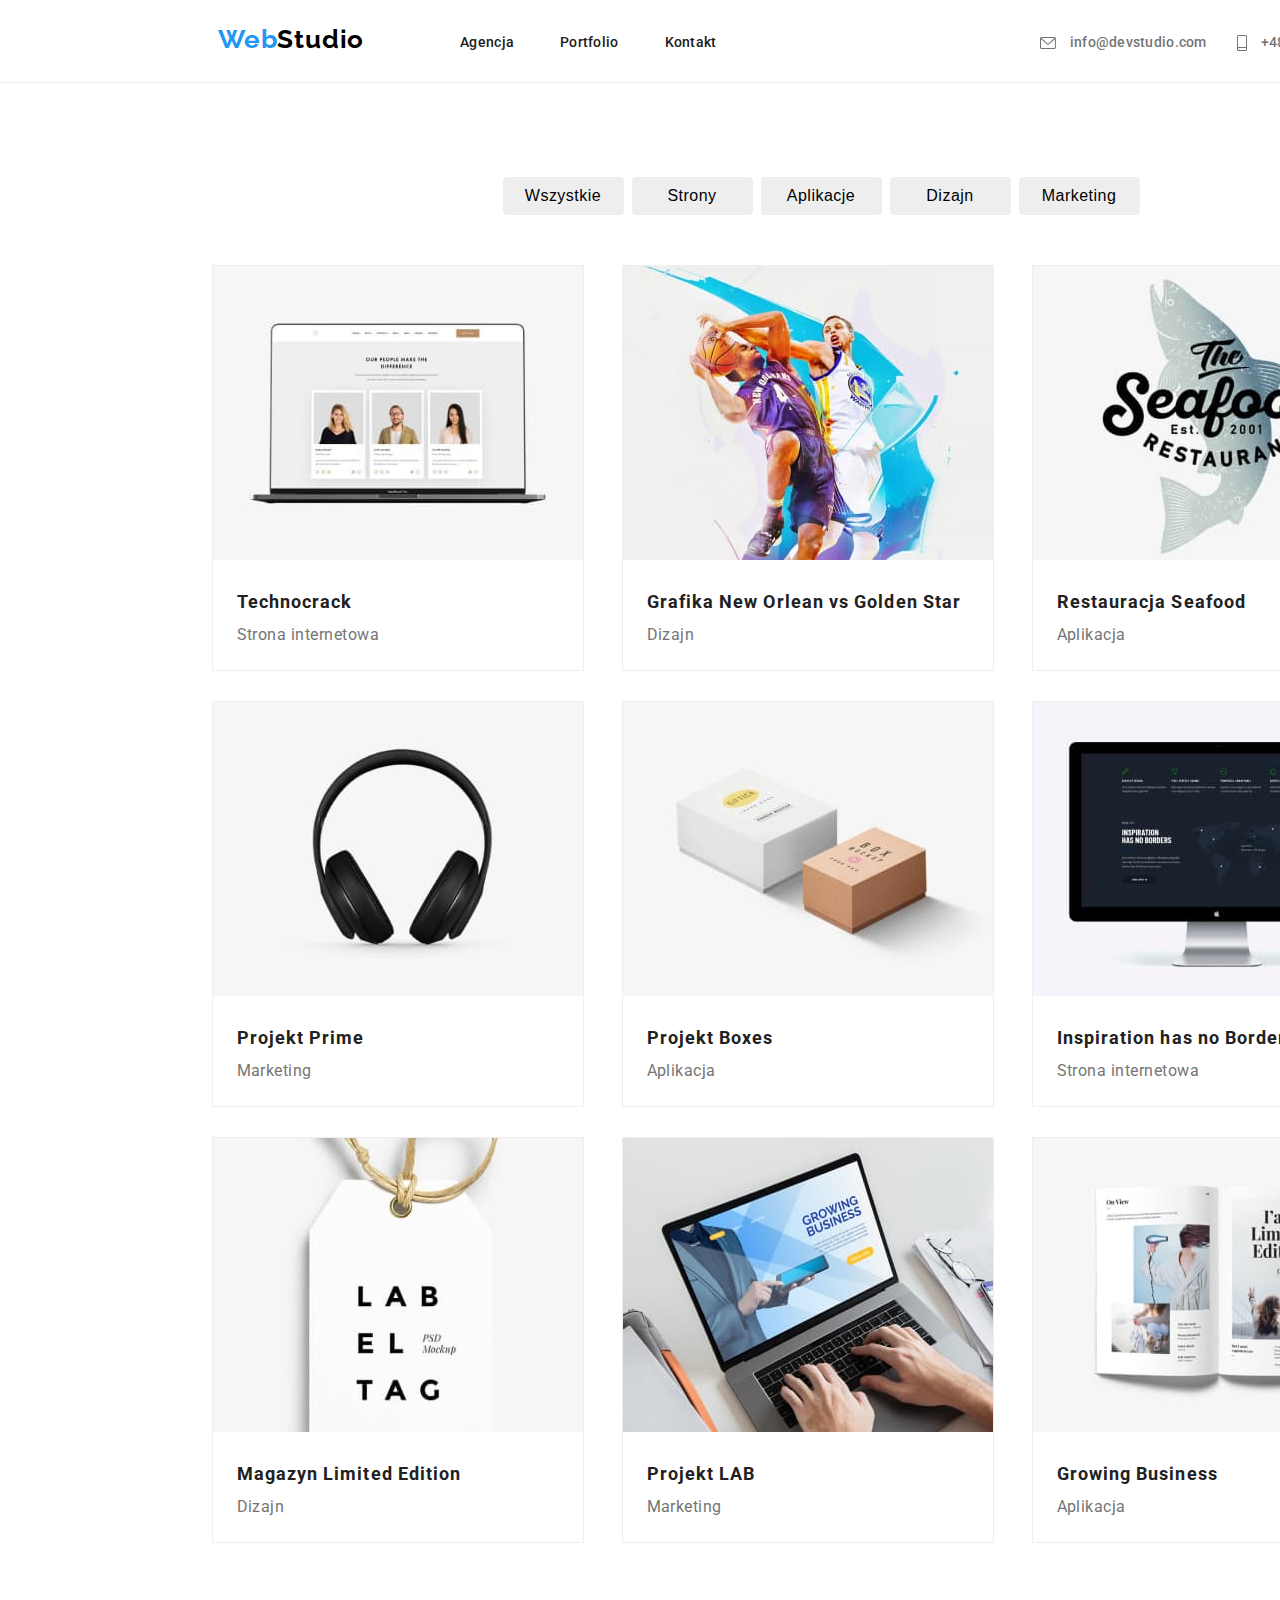
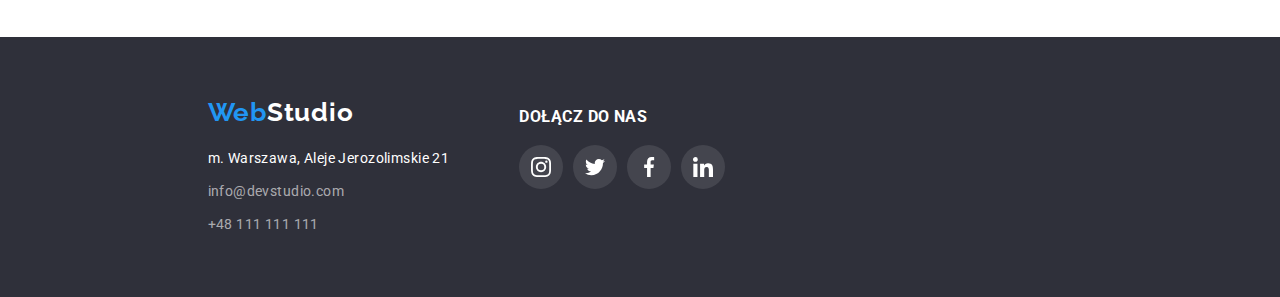
==== commit 25859e55: "fixed social media icons" ====
--- a/portfolio.html
+++ b/portfolio.html
@@ -199,23 +199,23 @@
           <h3 class="social-media-bottom-title">dołącz do nas</h3>
           <ul class="social-media-list-bottom">
             <li>
-              <svg>
-                <use width="20px" height="20px" href="./images/icons.svg#icon-instagram"></use>
-              </svg>
-            </li>
-            <li>
-              <svg>
-                <use width="20px" height="20px" href="./images/icons.svg#icon-twitter"></use>
-              </svg>
-            </li>
-            <li>
-              <svg>
-                <use width="20px" height="20px" href="./images/icons.svg#icon-facebook"></use>
-              </svg>
-            </li>
-            <li>
-              <svg>
-                <use width="20px" height="20px" href="./images/icons.svg#icon-linkedin"></use>
+              <svg width="20px" height="20px">
+                <use href="./images/icons.svg#icon-instagram"></use>
+              </svg>
+            </li>
+            <li>
+              <svg width="20px" height="20px">
+                <use href="./images/icons.svg#icon-twitter"></use>
+              </svg>
+            </li>
+            <li>
+              <svg width="20px" height="20px">
+                <use href="./images/icons.svg#icon-facebook"></use>
+              </svg>
+            </li>
+            <li>
+              <svg width="20px" height="20px">
+                <use href="./images/icons.svg#icon-linkedin"></use>
               </svg>
             </li>
           </ul>
--- a/css/styles.css
+++ b/css/styles.css
@@ -30,7 +30,7 @@
   border-width: 1px;
   display: flex;
   padding-top: 24px;
-  padding-bottom: 25px;
+  padding-bottom: 24px;
   padding-left: 215px;
 }
 .top a {
@@ -110,9 +110,10 @@
   margin-left: 10px;
 }
 
-.phone {
-  padding-top: 1px;
-}
+.contact svg {
+  vertical-align: middle;
+}
+
 .contact-botons {
   list-style-type: none;
   display: flex;
@@ -126,27 +127,33 @@
 .icon-and-link svg {
   fill: var(--description-text);
 }
-.icon-and-link:hover {
+
+.icon-and-link:hover a {
   color: var(--higlight-text);
+}
+
+.icon-and-link:focus a {
+  color: var(--higlight-text);
+}
+
+.icon-and-link:hover svg {
   fill: var(--higlight-text);
-  background-color: pink;
-}
-.icon-and-link:focus {
-  color: var(--higlight-text);
+}
+
+.icon-and-link:focus svg {
   fill: var(--higlight-text);
-  background-color: pink;
-}
-
+}
 /* header end */
 
 /* title section */
 .header {
   background-color: #2f303a;
-  background-image: url('../images/background.jpg');
-  background-image: linear-gradient(rgba(47, 48, 58, 0.4));
+  background-image: linear-gradient(to bottom, rgba(47, 48, 58, 0.4), rgba(47, 48, 58, 0.4)),
+    url('../images/background.jpg');
   background-repeat: no-repeat;
   background-size: cover;
   color: #ffffff;
+  margin-top: 0px;
 }
 
 .slogan {
@@ -326,11 +333,15 @@
   padding-right: 32px;
 }
 
-.social-media-list svg {
+.social-media-list li {
+  border-radius: 50%;
   height: 44px;
   width: 44px;
+  display: grid;
+  place-items: center;
+}
+.social-media-list svg {
   fill: var(--icons-fill);
-  padding: 12px;
 }
 
 .social-media-list li:hover {
@@ -446,6 +457,14 @@
   width: 370px;
 }
 
+.projects-list li:hover {
+  box-shadow: 0px 4px 4px 0px rgba(0, 0, 0, 0.25);
+}
+
+.projects-list li:focus {
+  box-shadow: 0px 4px 4px 0px rgba(0, 0, 0, 0.25);
+}
+
 .projects-list figure {
   cursor: pointer;
 }
@@ -574,12 +593,13 @@
 .social-media-list-bottom li {
   border-radius: 50%;
   background-color: rgba(255, 255, 255, 0.1);
-}
-.social-media-list-bottom svg {
   height: 44px;
   width: 44px;
+  display: grid;
+  place-items: center;
+}
+.social-media-list-bottom svg {
   fill: var(--logo-posteriorprim);
-  padding: 12px;
 }
 
 .social-media-list-bottom li:hover {
